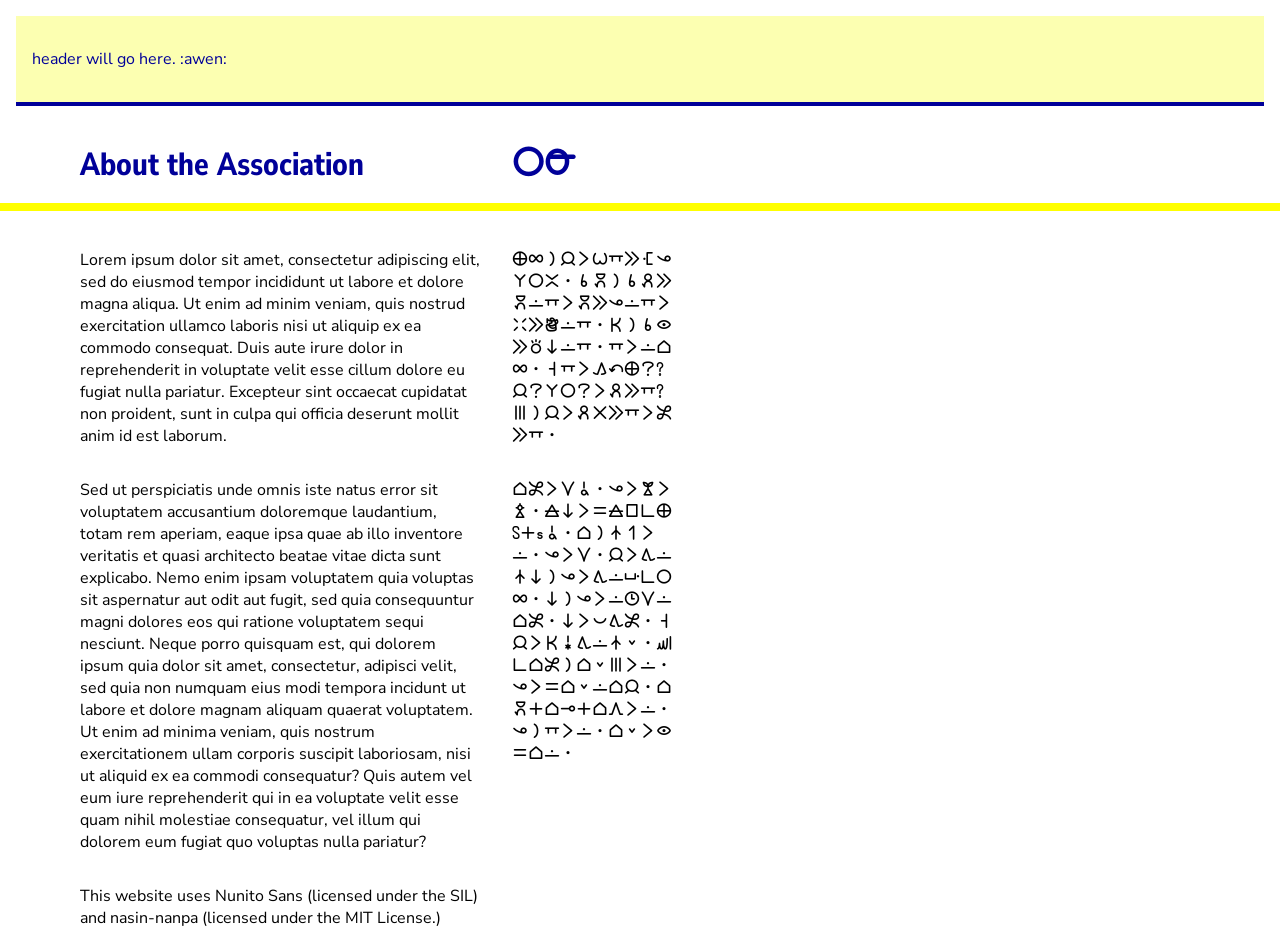
==== index.html @ 005e23a1 "added logo (and favicon)" ====
<!DOCTYPE html>
<html>
    <head>
        <meta charset="UTF-8" name="viewport" content="width=device-width, initial-scale=1">
        <link href="style.css" rel="stylesheet" type="text/css" media="all">
        <link rel="icon" type="image/x-icon" href="sitelen/logo.svg">
        <script src="https://ajax.googleapis.com/ajax/libs/jquery/3.7.1/jquery.min.js"></script>
        <link rel="preconnect" href="https://fonts.googleapis.com">
        <link rel="preconnect" href="https://fonts.gstatic.com" crossorigin>
        <link href="https://fonts.googleapis.com/css2?family=Nunito+Sans:ital,opsz,wdth,wght@0,12,75..100,400..800;1,12,100,400..800&display=swap" rel="stylesheet">
        <title>About Us</title><style>
            body{background: white; color: black}
        </style></head>
    <body><header id="top_bar"></header>
    <main>
        <h1><p lang="en">About the Association</p><p lang="tok" class="sp">ijo lawa</p></h1>
        <div class="row">
        <p lang="en">Lorem ipsum dolor sit amet, consectetur adipiscing elit, sed do eiusmod tempor incididunt ut labore et dolore magna aliqua. Ut enim ad minim veniam, quis nostrud exercitation ullamco laboris nisi ut aliquip ex ea commodo consequat. Duis aute irure dolor in reprehenderit in voluptate velit esse cillum dolore eu fugiat nulla pariatur. Excepteur sint occaecat cupidatat non proident, sunt in culpa qui officia deserunt mollit anim id est laborum.</p>
        <p lang="tok" class="sp">ma ale la jan li wile supa e monsi ona anu ijo ante. sina moku la sina pali e moku lon supa li moku e ona lon supa li weka e jaki lon supa. ken la sina lukin e toki ni lon supa. supa li lon tomo ale. taso supa li kama tan ma seme? jan seme anu ijo seme li pali e supa? mute la jan li pali ala e supa li esun e supa.</p>
        </div>
        <div class="row">
        <p lang="en">Sed ut perspiciatis unde omnis iste natus error sit voluptatem accusantium doloremque laudantium, totam rem aperiam, eaque ipsa quae ab illo inventore veritatis et quasi architecto beatae vitae dicta sunt explicabo. Nemo enim ipsam voluptatem quia voluptas sit aspernatur aut odit aut fugit, sed quia consequuntur magni dolores eos qui ratione voluptatem sequi nesciunt. Neque porro quisquam est, qui dolorem ipsum quia dolor sit amet, consectetur, adipisci velit, sed quia non numquam eius modi tempora incidunt ut labore et dolore magnam aliquam quaerat voluptatem. Ut enim ad minima veniam, quis nostrum exercitationem ullam corporis suscipit laboriosam, nisi ut aliquid ex ea commodi consequatur? Quis autem vel eum iure reprehenderit qui in ea voluptate velit esse quam nihil molestiae consequatur, vel illum qui dolorem eum fugiat quo voluptas nulla pariatur?</p>
        <p lang="tok" class="sp">tomo esun li suli a. ona li laso li jelo. kule ni li sama kule lipu pi ma Sensa. tomo la nasin wan li lon. ona li suli. jan li tawa lon nasin ni la ona li tawa lon poka pi ijo ale. ni la ona li lon tenpo suli lon tomo esun. ni li pona tawa esun. taso jan li ken kin tawa lon nasin lili. sewi pi tomo esun la tomo lili mute li lon. ona li sama tomo lili lon tomo jan. tomo moku en tomo lape en tomo awen li lon. ona la supa li lon. tomo lili li lukin sama tomo lon.</p>
        </div>

    <div class="row"><p>This website uses Nunito Sans (licensed under the SIL) and nasin-nanpa (licensed under the MIT License.)</p></div>
    </main>

    <script>
        $("#top_bar").load("header.html");
    </script>
    </body>
</html>
---- style.css ----
@font-face{
    font-family: "nasin-nanpa";
    src: url("nasin-nanpa-5.0.0-beta.2a.otf") format("opentype")
}

body{margin:0;
    --laso: #000099;
    --jelo: #fcffb1;
    --lupa: #00c4fd;
    font-family: 'Nunito Sans', sans-serif
}

header{margin: 1rem}

h1{display: flex; padding: 0 4rem; border-bottom: solid yellow .5rem;
    font-weight:800; font-variation-settings:"wdth" 75; color: var(--laso)}

div.row{display: flex; padding: 0 4rem;}

h1 p, div.row p{margin: 1rem}

a{color: var(--lupa)}

p:not(.sp){width: 25rem}
p.sp{font-family: "nasin-nanpa", sans-serif;
    width: 10rem; min-width: 10rem
}

<<<<<<< HEAD
@media (width < 580px) {
    h1, div.row{flex-direction: column;
        padding: 0 min(3vw, 4rem)
=======
@media (width < 550px) {
    h1, div{flex-direction: column;
        padding: 0 3vw
>>>>>>> e392061e76b68c47a77bc069e58936e654d43771
    }
}
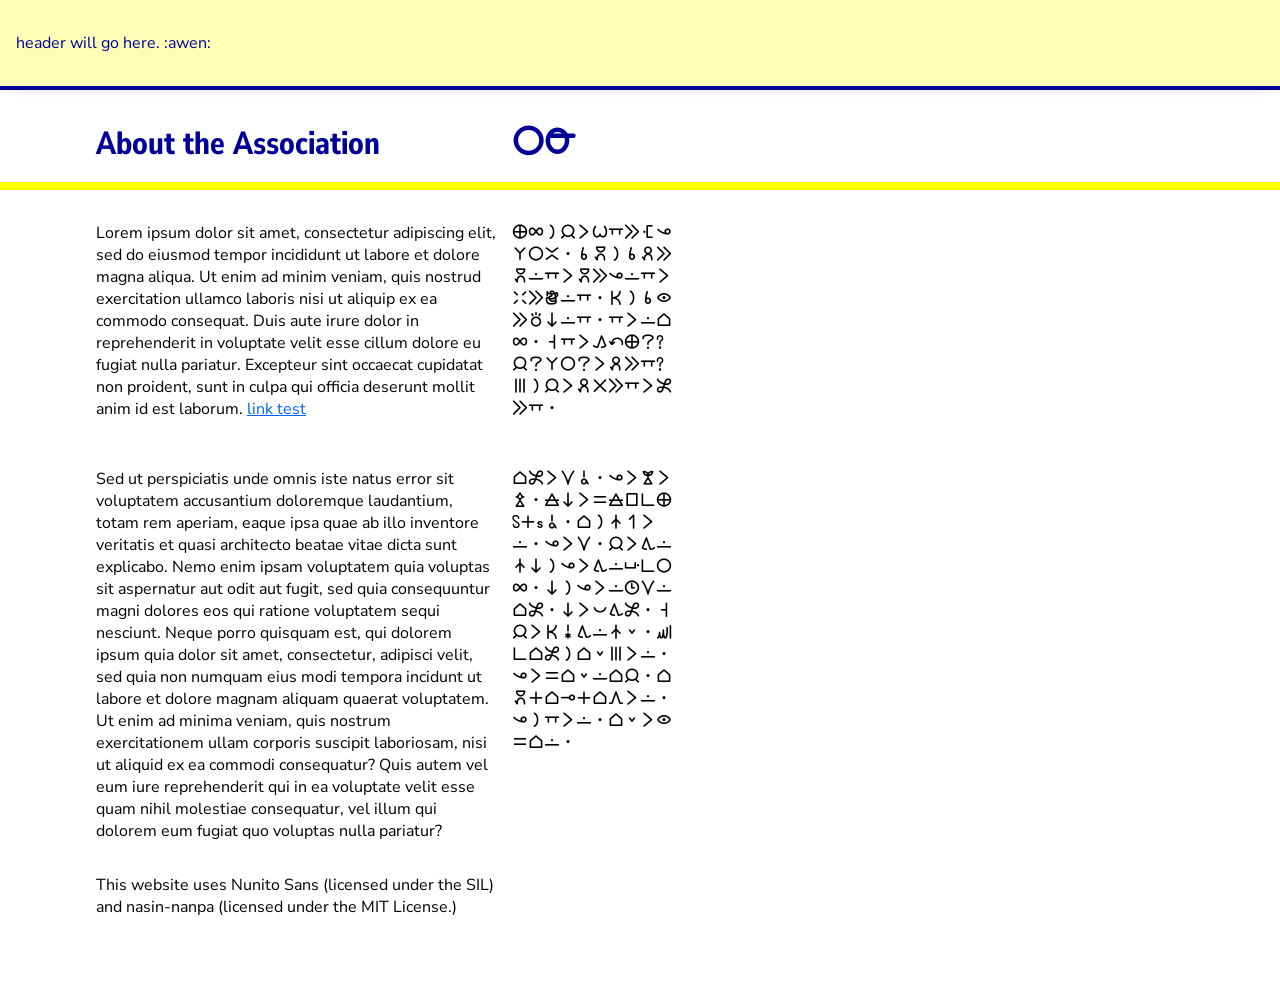
==== commit 630a6616: "actually fixed paragraph order this time" ====
--- a/index.html
+++ b/index.html
@@ -3,7 +3,7 @@
     <head>
         <meta charset="UTF-8" name="viewport" content="width=device-width, initial-scale=1">
         <link href="style.css" rel="stylesheet" type="text/css" media="all">
-        <link rel="icon" type="image/x-icon" href="sitelen/logo.svg">
+        <link rel="icon" type="image/x-icon" href="sitelen/favicon.png">
         <script src="https://ajax.googleapis.com/ajax/libs/jquery/3.7.1/jquery.min.js"></script>
         <link rel="preconnect" href="https://fonts.googleapis.com">
         <link rel="preconnect" href="https://fonts.gstatic.com" crossorigin>
@@ -13,17 +13,15 @@
         </style></head>
     <body><header id="top_bar"></header>
     <main>
-        <h1><p lang="en">About the Association</p><p lang="tok" class="sp">ijo lawa</p></h1>
-        <div class="row">
-        <p lang="en">Lorem ipsum dolor sit amet, consectetur adipiscing elit, sed do eiusmod tempor incididunt ut labore et dolore magna aliqua. Ut enim ad minim veniam, quis nostrud exercitation ullamco laboris nisi ut aliquip ex ea commodo consequat. Duis aute irure dolor in reprehenderit in voluptate velit esse cillum dolore eu fugiat nulla pariatur. Excepteur sint occaecat cupidatat non proident, sunt in culpa qui officia deserunt mollit anim id est laborum.</p>
+        <h1 class="split"><p lang="en">About the Association</p><p lang="tok" class="sp">ijo lawa</p></h1>
+        <section class="split">
+        <p lang="en">Lorem ipsum dolor sit amet, consectetur adipiscing elit, sed do eiusmod tempor incididunt ut labore et dolore magna aliqua. Ut enim ad minim veniam, quis nostrud exercitation ullamco laboris nisi ut aliquip ex ea commodo consequat. Duis aute irure dolor in reprehenderit in voluptate velit esse cillum dolore eu fugiat nulla pariatur. Excepteur sint occaecat cupidatat non proident, sunt in culpa qui officia deserunt mollit anim id est laborum. <a href="https://www.youtube.com/watch?v=iik25wqIuFo">link test</a></p>
+        <p lang="en">Sed ut perspiciatis unde omnis iste natus error sit voluptatem accusantium doloremque laudantium, totam rem aperiam, eaque ipsa quae ab illo inventore veritatis et quasi architecto beatae vitae dicta sunt explicabo. Nemo enim ipsam voluptatem quia voluptas sit aspernatur aut odit aut fugit, sed quia consequuntur magni dolores eos qui ratione voluptatem sequi nesciunt. Neque porro quisquam est, qui dolorem ipsum quia dolor sit amet, consectetur, adipisci velit, sed quia non numquam eius modi tempora incidunt ut labore et dolore magnam aliquam quaerat voluptatem. Ut enim ad minima veniam, quis nostrum exercitationem ullam corporis suscipit laboriosam, nisi ut aliquid ex ea commodi consequatur? Quis autem vel eum iure reprehenderit qui in ea voluptate velit esse quam nihil molestiae consequatur, vel illum qui dolorem eum fugiat quo voluptas nulla pariatur?</p>
         <p lang="tok" class="sp">ma ale la jan li wile supa e monsi ona anu ijo ante. sina moku la sina pali e moku lon supa li moku e ona lon supa li weka e jaki lon supa. ken la sina lukin e toki ni lon supa. supa li lon tomo ale. taso supa li kama tan ma seme? jan seme anu ijo seme li pali e supa? mute la jan li pali ala e supa li esun e supa.</p>
-        </div>
-        <div class="row">
-        <p lang="en">Sed ut perspiciatis unde omnis iste natus error sit voluptatem accusantium doloremque laudantium, totam rem aperiam, eaque ipsa quae ab illo inventore veritatis et quasi architecto beatae vitae dicta sunt explicabo. Nemo enim ipsam voluptatem quia voluptas sit aspernatur aut odit aut fugit, sed quia consequuntur magni dolores eos qui ratione voluptatem sequi nesciunt. Neque porro quisquam est, qui dolorem ipsum quia dolor sit amet, consectetur, adipisci velit, sed quia non numquam eius modi tempora incidunt ut labore et dolore magnam aliquam quaerat voluptatem. Ut enim ad minima veniam, quis nostrum exercitationem ullam corporis suscipit laboriosam, nisi ut aliquid ex ea commodi consequatur? Quis autem vel eum iure reprehenderit qui in ea voluptate velit esse quam nihil molestiae consequatur, vel illum qui dolorem eum fugiat quo voluptas nulla pariatur?</p>
         <p lang="tok" class="sp">tomo esun li suli a. ona li laso li jelo. kule ni li sama kule lipu pi ma Sensa. tomo la nasin wan li lon. ona li suli. jan li tawa lon nasin ni la ona li tawa lon poka pi ijo ale. ni la ona li lon tenpo suli lon tomo esun. ni li pona tawa esun. taso jan li ken kin tawa lon nasin lili. sewi pi tomo esun la tomo lili mute li lon. ona li sama tomo lili lon tomo jan. tomo moku en tomo lape en tomo awen li lon. ona la supa li lon. tomo lili li lukin sama tomo lon.</p>
-        </div>
+        </section>
 
-    <div class="row"><p>This website uses Nunito Sans (licensed under the SIL) and nasin-nanpa (licensed under the MIT License.)</p></div>
+    <section class="split"><p lang="en">This website uses Nunito Sans (licensed under the SIL) and nasin-nanpa (licensed under the MIT License.)</p></section>
     </main>
 
     <script>
--- a/style.css
+++ b/style.css
@@ -6,34 +6,40 @@
 body{margin:0;
     --laso: #000099;
     --jelo: #fcffb1;
-    --lupa: #00c4fd;
+    --lupa: #0063fd;
     font-family: 'Nunito Sans', sans-serif
 }
 
-header{margin: 1rem}
+main{margin-bottom: 4rem}
 
-h1{display: flex; padding: 0 4rem; border-bottom: solid yellow .5rem;
+h1{margin-block: 1rem; border-bottom: solid yellow .5rem;
     font-weight:800; font-variation-settings:"wdth" 75; color: var(--laso)}
 
-div.row{display: flex; padding: 0 4rem;}
+.split{display: grid; grid-template-columns:2rem minmax(0, 25rem) 1rem minmax(0, 10rem) 2rem;
+    grid-auto-flow: dense; gap: 1rem 0; padding: 0 4rem
+}
 
-h1 p, div.row p{margin: 1rem}
+.split > *{margin: 1rem 0}
 
-a{color: var(--lupa)}
+.split > [lang="en"]{grid-column: 2; max-width: 25rem}
 
-p:not(.sp){width: 25rem}
-p.sp{font-family: "nasin-nanpa", sans-serif;
+.split > .sp{grid-column: 4;
+    font-family: "nasin-nanpa", sans-serif;
     width: 10rem; min-width: 10rem
 }
 
-<<<<<<< HEAD
+a{color: var(--lupa)}
+a:hover{color: var(--laso)}
+
+@media (width < 750px) {
+    .split{padding: 0 3vw}}
+
 @media (width < 580px) {
-    h1, div.row{flex-direction: column;
-        padding: 0 min(3vw, 4rem)
-=======
-@media (width < 550px) {
-    h1, div{flex-direction: column;
-        padding: 0 3vw
->>>>>>> e392061e76b68c47a77bc069e58936e654d43771
+    .split {grid-template-columns: 2rem 1fr; padding-inline: 1rem; gap: 0;
     }
+    .split > :not(.numbering){grid-column: 2}
+    .split > [lang="en"]{width: unset; max-width: 25rem}
+    h1.split > [lang="en"]{margin-bottom:0}
+    .split > .sp{margin-top:0}
+    section.split > [lang="en"]{margin-bottom:.5rem}
 }
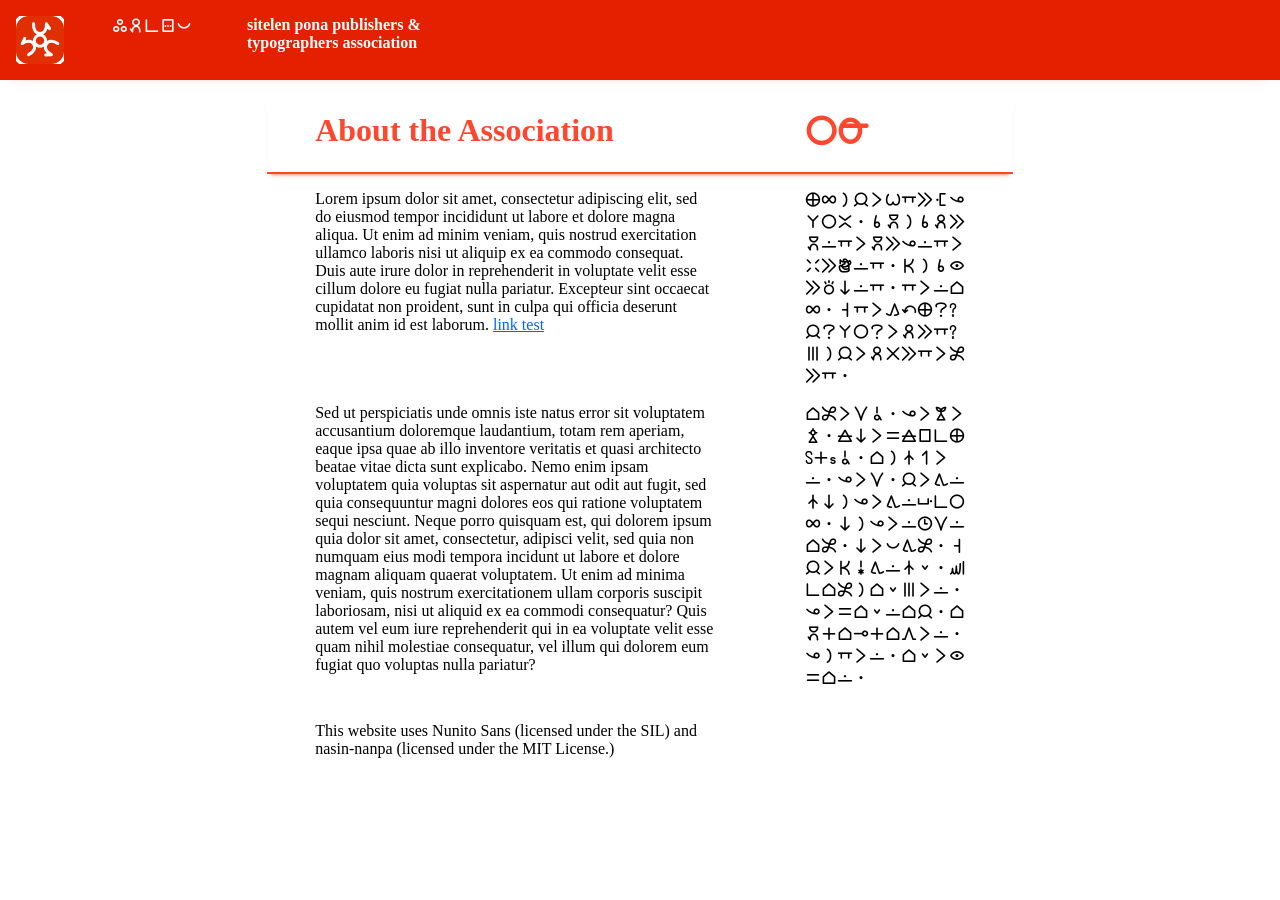
==== commit f1aad0c6: "changed color scheme!" ====
--- a/index.html
+++ b/index.html
@@ -8,16 +8,20 @@
         <link rel="preconnect" href="https://fonts.googleapis.com">
         <link rel="preconnect" href="https://fonts.gstatic.com" crossorigin>
         <link href="https://fonts.googleapis.com/css2?family=Nunito+Sans:ital,opsz,wdth,wght@0,12,75..100,400..800;1,12,100,400..800&display=swap" rel="stylesheet">
-        <title>About Us</title><style>
-            body{background: white; color: black}
-        </style></head>
+        <title>About Us</title></head>
     <body><header id="top_bar"></header>
     <main>
         <h1 class="split"><p lang="en">About the Association</p><p lang="tok" class="sp">ijo lawa</p></h1>
         <section class="split">
+
+        <p class="numbering">[1]</p>
         <p lang="en">Lorem ipsum dolor sit amet, consectetur adipiscing elit, sed do eiusmod tempor incididunt ut labore et dolore magna aliqua. Ut enim ad minim veniam, quis nostrud exercitation ullamco laboris nisi ut aliquip ex ea commodo consequat. Duis aute irure dolor in reprehenderit in voluptate velit esse cillum dolore eu fugiat nulla pariatur. Excepteur sint occaecat cupidatat non proident, sunt in culpa qui officia deserunt mollit anim id est laborum. <a href="https://www.youtube.com/watch?v=iik25wqIuFo">link test</a></p>
+        <p class="numbering">[2]</p>
         <p lang="en">Sed ut perspiciatis unde omnis iste natus error sit voluptatem accusantium doloremque laudantium, totam rem aperiam, eaque ipsa quae ab illo inventore veritatis et quasi architecto beatae vitae dicta sunt explicabo. Nemo enim ipsam voluptatem quia voluptas sit aspernatur aut odit aut fugit, sed quia consequuntur magni dolores eos qui ratione voluptatem sequi nesciunt. Neque porro quisquam est, qui dolorem ipsum quia dolor sit amet, consectetur, adipisci velit, sed quia non numquam eius modi tempora incidunt ut labore et dolore magnam aliquam quaerat voluptatem. Ut enim ad minima veniam, quis nostrum exercitationem ullam corporis suscipit laboriosam, nisi ut aliquid ex ea commodi consequatur? Quis autem vel eum iure reprehenderit qui in ea voluptate velit esse quam nihil molestiae consequatur, vel illum qui dolorem eum fugiat quo voluptas nulla pariatur?</p>
+
+        <p class="numbering">[1]</p>
         <p lang="tok" class="sp">ma ale la jan li wile supa e monsi ona anu ijo ante. sina moku la sina pali e moku lon supa li moku e ona lon supa li weka e jaki lon supa. ken la sina lukin e toki ni lon supa. supa li lon tomo ale. taso supa li kama tan ma seme? jan seme anu ijo seme li pali e supa? mute la jan li pali ala e supa li esun e supa.</p>
+        <p class="numbering">[2]</p>
         <p lang="tok" class="sp">tomo esun li suli a. ona li laso li jelo. kule ni li sama kule lipu pi ma Sensa. tomo la nasin wan li lon. ona li suli. jan li tawa lon nasin ni la ona li tawa lon poka pi ijo ale. ni la ona li lon tenpo suli lon tomo esun. ni li pona tawa esun. taso jan li ken kin tawa lon nasin lili. sewi pi tomo esun la tomo lili mute li lon. ona li sama tomo lili lon tomo jan. tomo moku en tomo lape en tomo awen li lon. ona la supa li lon. tomo lili li lukin sama tomo lon.</p>
         </section>
 
--- a/style.css
+++ b/style.css
@@ -4,42 +4,50 @@
 }
 
 body{margin:0;
-    --laso: #000099;
-    --jelo: #fcffb1;
+    --loje-7: #e42001;
+    --loje-6: #fe472e;
     --lupa: #0063fd;
+    background-color: white; color: black
     font-family: 'Nunito Sans', sans-serif
 }
 
 main{margin-bottom: 4rem}
 
-h1{margin-block: 1rem; border-bottom: solid yellow .5rem;
-    font-weight:800; font-variation-settings:"wdth" 75; color: var(--laso)}
-
-.split{display: grid; grid-template-columns:2rem minmax(0, 25rem) 1rem minmax(0, 10rem) 2rem;
-    grid-auto-flow: dense; gap: 1rem 0; padding: 0 4rem
+h1{margin-block: 1rem; border-bottom: solid var(--loje-6) 2px;
+    font-weight:800; font-variation-settings:"wdth" 150; color: var(--loje-6);
+    box-shadow: var(--loje-6) 0 4px 4px -4px
 }
 
-.split > *{margin: 1rem 0}
+.split{display: grid; grid-template-columns:2rem minmax(0, 25rem) minmax(1rem, 7vw) minmax(0, 10rem) 2rem;
+    grid-auto-flow: dense; gap: 1rem 0; padding: 0 1rem; width: fit-content; margin-right: auto; margin-left: auto;
+}
+section.split{margin-bottom: 2rem}
+
+section.split > p{margin: 0}
+h1.split > p {margin: 1rem 0}
 
 .split > [lang="en"]{grid-column: 2; max-width: 25rem}
 
-.split > .sp{grid-column: 4;
+.sp{grid-column: 4;
     font-family: "nasin-nanpa", sans-serif;
     width: 10rem; min-width: 10rem
 }
 
+.numbering{display:none}
+
 a{color: var(--lupa)}
-a:hover{color: var(--laso)}
 
 @media (width < 750px) {
     .split{padding: 0 3vw}}
 
 @media (width < 580px) {
-    .split {grid-template-columns: 2rem 1fr; padding-inline: 1rem; gap: 0;
+    .split {grid-template-columns: 2rem 1fr; padding-inline: 1rem; gap: 1rem 0;
     }
+    .numbering{display:inline; font-size: 12px; font-weight: 700; grid-column: 1}
     .split > :not(.numbering){grid-column: 2}
     .split > [lang="en"]{width: unset; max-width: 25rem}
+    h1.split{gap: 0}
     h1.split > [lang="en"]{margin-bottom:0}
-    .split > .sp{margin-top:0}
-    section.split > [lang="en"]{margin-bottom:.5rem}
+    h1.split > .sp{margin-top:0}
+    section.split > p{margin-bottom:0}
 }
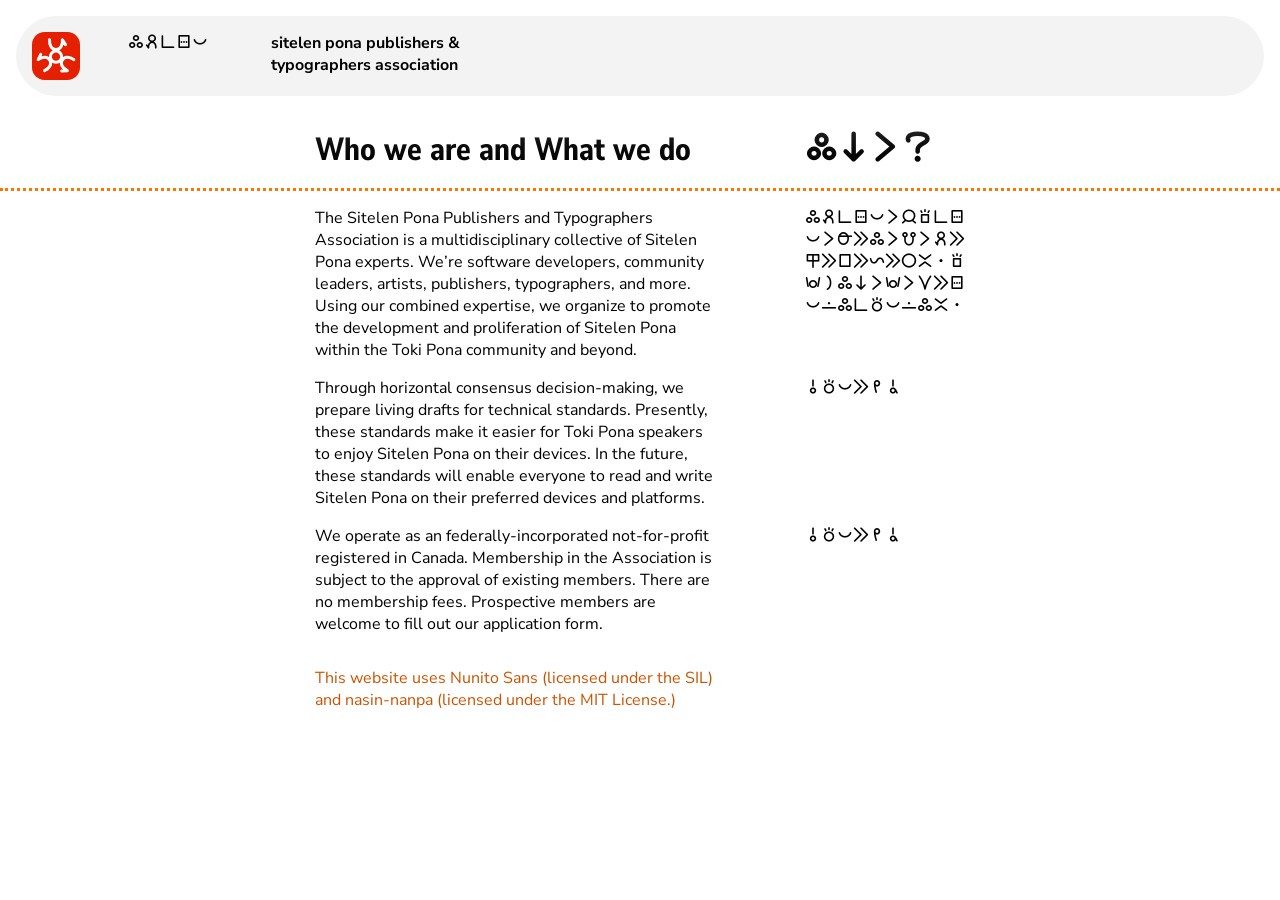
==== commit da6c0ddf: "added placeholder sp" ====
--- a/index.html
+++ b/index.html
@@ -11,21 +11,25 @@
         <title>About Us</title></head>
     <body><header id="top_bar"></header>
     <main>
-        <h1 class="split"><p lang="en">About the Association</p><p lang="tok" class="sp">ijo lawa</p></h1>
+        <h1 class="split"><p lang="en">Who we are and What we do</p><p lang="tok" class="sp">kulupu ni li seme</p></h1>
         <section class="split">
 
         <p class="numbering">[1]</p>
-        <p lang="en">Lorem ipsum dolor sit amet, consectetur adipiscing elit, sed do eiusmod tempor incididunt ut labore et dolore magna aliqua. Ut enim ad minim veniam, quis nostrud exercitation ullamco laboris nisi ut aliquip ex ea commodo consequat. Duis aute irure dolor in reprehenderit in voluptate velit esse cillum dolore eu fugiat nulla pariatur. Excepteur sint occaecat cupidatat non proident, sunt in culpa qui officia deserunt mollit anim id est laborum. <a href="https://www.youtube.com/watch?v=iik25wqIuFo">link test</a></p>
+        <p lang="en"> The Sitelen Pona Publishers and Typographers Association is a multidisciplinary collective of Sitelen Pona experts. We’re software developers, community leaders, artists, publishers, typographers, and more. Using our combined expertise, we organize to promote the development and proliferation of Sitelen Pona within the Toki Pona community and beyond.</p>
         <p class="numbering">[2]</p>
-        <p lang="en">Sed ut perspiciatis unde omnis iste natus error sit voluptatem accusantium doloremque laudantium, totam rem aperiam, eaque ipsa quae ab illo inventore veritatis et quasi architecto beatae vitae dicta sunt explicabo. Nemo enim ipsam voluptatem quia voluptas sit aspernatur aut odit aut fugit, sed quia consequuntur magni dolores eos qui ratione voluptatem sequi nesciunt. Neque porro quisquam est, qui dolorem ipsum quia dolor sit amet, consectetur, adipisci velit, sed quia non numquam eius modi tempora incidunt ut labore et dolore magnam aliquam quaerat voluptatem. Ut enim ad minima veniam, quis nostrum exercitationem ullam corporis suscipit laboriosam, nisi ut aliquid ex ea commodi consequatur? Quis autem vel eum iure reprehenderit qui in ea voluptate velit esse quam nihil molestiae consequatur, vel illum qui dolorem eum fugiat quo voluptas nulla pariatur?</p>
+        <p lang="en">Through horizontal consensus decision-making, we prepare living drafts for technical standards. Presently, these standards make it easier for Toki Pona speakers to enjoy Sitelen Pona on their devices. In the future, these standards will enable everyone to read and write Sitelen Pona on their preferred devices and platforms.</p>
+        <p class="numbering">[3]</p>
+        <p lang="en"> We operate as an federally-incorporated not-for-profit registered in Canada. Membership in the Association is subject to the approval of existing members. There are no membership fees. Prospective members are welcome to fill out our application form. </p>
 
         <p class="numbering">[1]</p>
-        <p lang="tok" class="sp">ma ale la jan li wile supa e monsi ona anu ijo ante. sina moku la sina pali e moku lon supa li moku e ona lon supa li weka e jaki lon supa. ken la sina lukin e toki ni lon supa. supa li lon tomo ale. taso supa li kama tan ma seme? jan seme anu ijo seme li pali e supa? mute la jan li pali ala e supa li esun e supa.</p>
+        <p lang="tok" class="sp">kulupu pali pi sitelen pona li jan sona pi sitelen pona li lawa e kulupu li musi li pali e ilo e lipu e linja e ijo ante. sona wawa la kulupu ni li wawa li suli e sitelen pona lon kulupu pi toki pona lon kulupu ante.</p>
         <p class="numbering">[2]</p>
-        <p lang="tok" class="sp">tomo esun li suli a. ona li laso li jelo. kule ni li sama kule lipu pi ma Sensa. tomo la nasin wan li lon. ona li suli. jan li tawa lon nasin ni la ona li tawa lon poka pi ijo ale. ni la ona li lon tenpo suli lon tomo esun. ni li pona tawa esun. taso jan li ken kin tawa lon nasin lili. sewi pi tomo esun la tomo lili mute li lon. ona li sama tomo lili lon tomo jan. tomo moku en tomo lape en tomo awen li lon. ona la supa li lon. tomo lili li lukin sama tomo lon.</p>
+        <p lang="tok" class="sp">o toki pona e mi a</p>
+        <p class="numbering">[3]</p>
+        <p lang="tok" class="sp">o toki pona e mi a</p>
         </section>
 
-    <section class="split"><p lang="en">This website uses Nunito Sans (licensed under the SIL) and nasin-nanpa (licensed under the MIT License.)</p></section>
+    <section class="split"><p lang="en" style="color:var(--jelo-7)">This website uses Nunito Sans (licensed under the SIL) and nasin-nanpa (licensed under the MIT License.)</p></section>
     </main>
 
     <script>
--- a/style.css
+++ b/style.css
@@ -4,22 +4,23 @@
 }
 
 body{margin:0;
-    --loje-7: #e42001;
-    --loje-6: #fe472e;
+    --jelo-7: #cb5300;
+    --jelo-5: #ff7400;
     --lupa: #0063fd;
-    background-color: white; color: black
+    background-color: white; color: black;
     font-family: 'Nunito Sans', sans-serif
 }
 
+::selection{background-color: var(--jelo-5); color: white}
+
 main{margin-bottom: 4rem}
 
-h1{margin-block: 1rem; border-bottom: solid var(--loje-6) 2px;
-    font-weight:800; font-variation-settings:"wdth" 150; color: var(--loje-6);
-    box-shadow: var(--loje-6) 0 4px 4px -4px
+h1{margin-block: 1rem; border-bottom: dotted var(--jelo-5) 3px;
+    font-weight:800; font-variation-settings:"wdth" 75;
 }
 
-.split{display: grid; grid-template-columns:2rem minmax(0, 25rem) minmax(1rem, 7vw) minmax(0, 10rem) 2rem;
-    grid-auto-flow: dense; gap: 1rem 0; padding: 0 1rem; width: fit-content; margin-right: auto; margin-left: auto;
+.split{display: grid; grid-template-columns:auto minmax(0, 25rem) minmax(1rem, 7vw) minmax(0, 10rem) auto;
+    grid-auto-flow: dense; gap: 1rem 0; padding: 0 1rem;
 }
 section.split{margin-bottom: 2rem}
 
@@ -37,8 +38,8 @@
 
 a{color: var(--lupa)}
 
-@media (width < 750px) {
-    .split{padding: 0 3vw}}
+@media (width < 800px) {
+    .split{padding: 0 6vw}}
 
 @media (width < 580px) {
     .split {grid-template-columns: 2rem 1fr; padding-inline: 1rem; gap: 1rem 0;
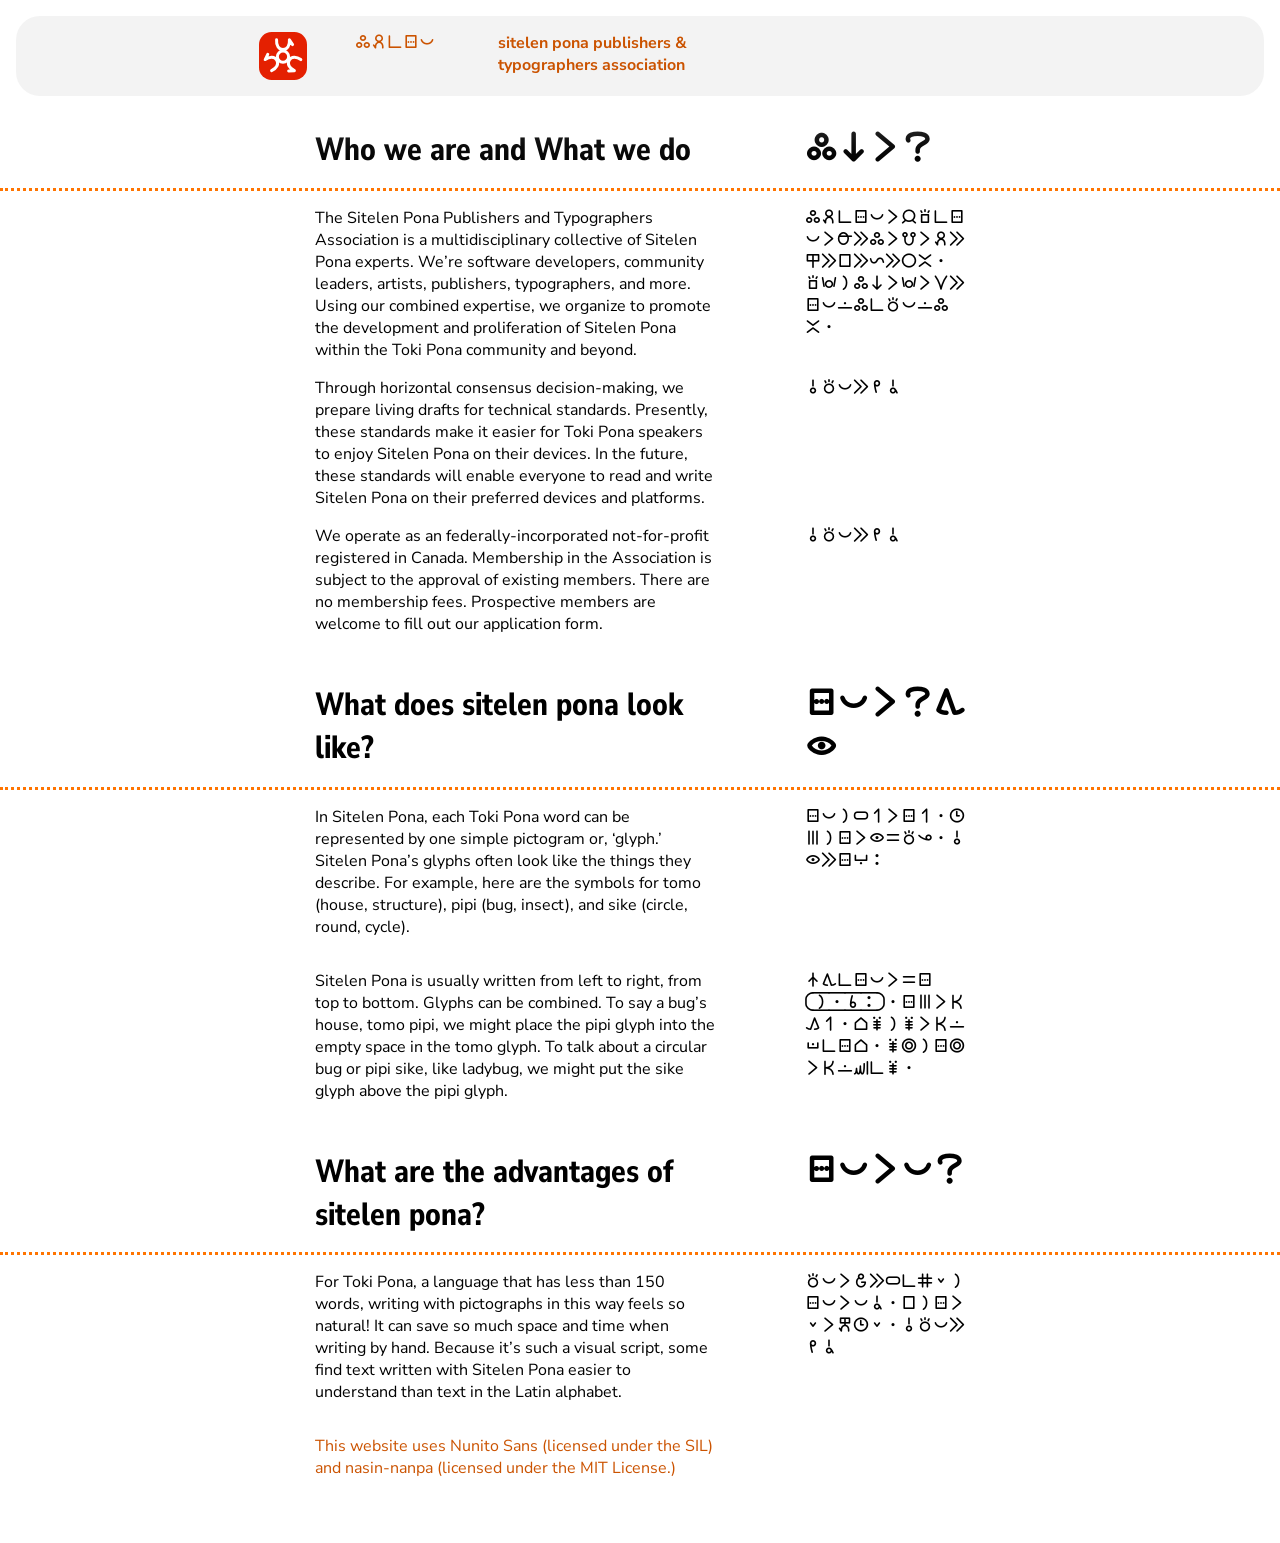
==== commit db9d58d9: "added more text" ====
--- a/index.html
+++ b/index.html
@@ -11,6 +11,7 @@
         <title>About Us</title></head>
     <body><header id="top_bar"></header>
     <main>
+
         <h1 class="split"><p lang="en">Who we are and What we do</p><p lang="tok" class="sp">kulupu ni li seme</p></h1>
         <section class="split">
 
@@ -22,11 +23,39 @@
         <p lang="en"> We operate as an federally-incorporated not-for-profit registered in Canada. Membership in the Association is subject to the approval of existing members. There are no membership fees. Prospective members are welcome to fill out our application form. </p>
 
         <p class="numbering">[1]</p>
-        <p lang="tok" class="sp">kulupu pali pi sitelen pona li jan sona pi sitelen pona li lawa e kulupu li musi li pali e ilo e lipu e linja e ijo ante. sona wawa la kulupu ni li wawa li suli e sitelen pona lon kulupu pi toki pona lon kulupu ante.</p>
+        <p lang="tok" class="sp">kulupu pali pi sitelen pona li jan sona pi sitelen pona li lawa e kulupu li musi li pali e ilo e lipu e linja e ijo ante.<br>sona wawa la kulupu ni li wawa li suli e sitelen pona lon kulupu pi toki pona lon kulupu ante.</p>
         <p class="numbering">[2]</p>
         <p lang="tok" class="sp">o toki pona e mi a</p>
         <p class="numbering">[3]</p>
         <p lang="tok" class="sp">o toki pona e mi a</p>
+
+        </section>
+
+        <h1 class="split"><p lang="en">What does sitelen pona look like?</p><p lang="tok" class="sp">sitelen pona li seme tawa lukin</p></h1>
+        <section class="split">
+
+        <p lang="en"> In Sitelen Pona, each Toki Pona word can be represented by one simple pictogram or, ‘glyph.’ Sitelen Pona’s glyphs often look like the things they describe. For example, here are the symbols for tomo (house, structure), pipi (bug, insect), and sike (circle, round, cycle). </p>
+
+        <p lang="tok" class="sp">sitelen pona la nimi wan li sitelen wan. tenpo mute la sitelen li lukin sama toki ona. o lukin e sitelen anpa:</p>
+
+        </section>
+
+
+        <section class="split">
+
+        <p lang="en">Sitelen Pona is usually written from left to right, from top to bottom. Glyphs can be combined. To say a bug’s house, tomo pipi, we might place the pipi glyph into the empty space in the tomo glyph. To talk about a circular bug or pipi sike, like ladybug, we might put the sike glyph above the pipi glyph. </p>
+
+        <p lang="tok" class="sp">nasin tawa pi sitelen pona li sama sitelen [la.sina:]. sitelen mute li ken kama wan. tomo pipi la pipi li ken lon insa pi sitelen tomo. pipi sike la sitelen sike li ken lon sewi pi pipi.</p>
+
+        </section>
+
+        <h1 class="split"><p lang="en">What are the advantages of sitelen pona?</p><p lang="tok" class="sp">sitelen pona li pona seme</p></h1>
+        <section class="split">
+
+        <p lang="en">For Toki Pona, a language that has less than 150 words, writing with pictographs in this way feels so natural! It can save so much space and time when writing by hand. Because it’s such a visual script, some find text written with Sitelen Pona easier to understand than text in the Latin alphabet. </p>
+
+        <p lang="tok" class="sp">toki pona li jo e nimi pi nanpa lili la sitelen pona li pona a. lipu la sitelen li lili li kepeken tenpo lili. o toki pona e mi a</p>
+
         </section>
 
     <section class="split"><p lang="en" style="color:var(--jelo-7)">This website uses Nunito Sans (licensed under the SIL) and nasin-nanpa (licensed under the MIT License.)</p></section>
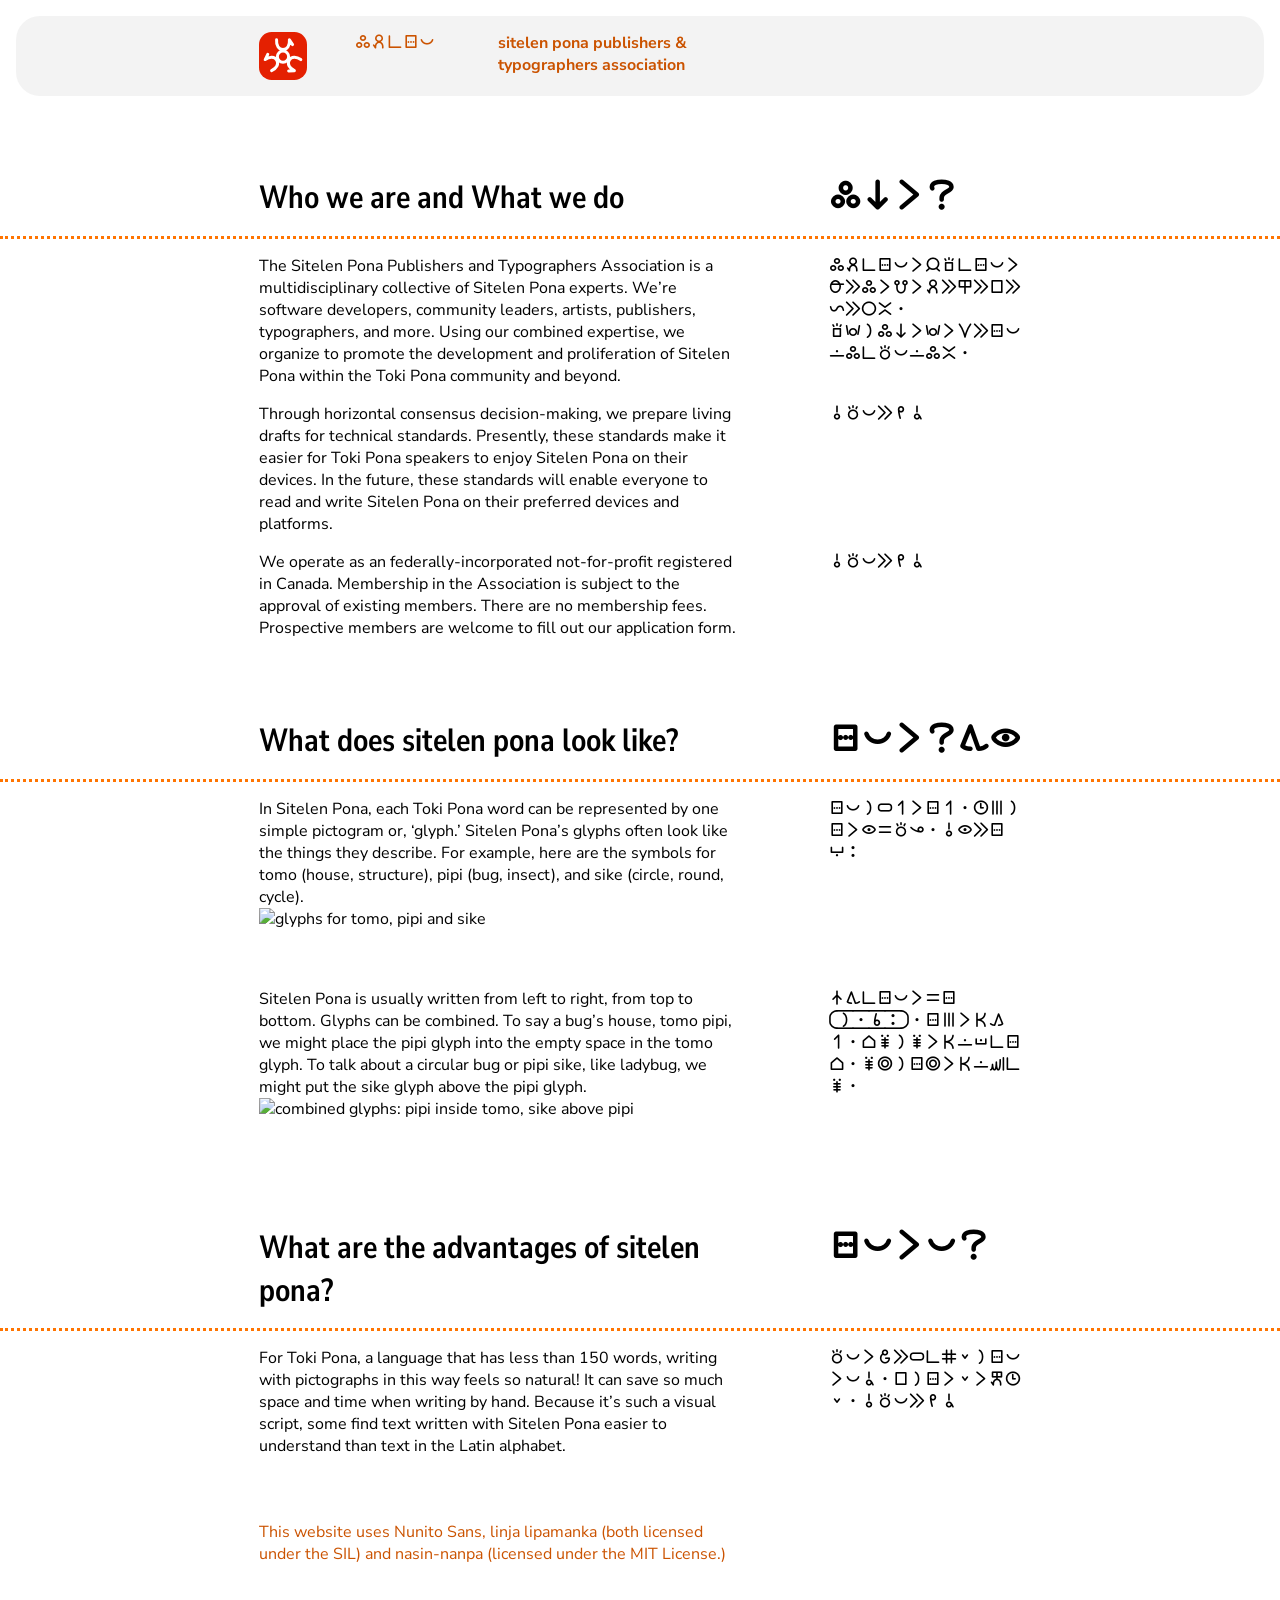
==== commit cea4d425: "fixed image spacing" ====
--- a/index.html
+++ b/index.html
@@ -40,6 +40,7 @@
 
         </section>
 
+        <img alt="glyphs for tomo, pipi and sike" src="sitelen/tomo-pipi-sike.svg">
 
         <section class="split">
 
@@ -47,7 +48,10 @@
 
         <p lang="tok" class="sp">nasin tawa pi sitelen pona li sama sitelen [la.sina:]. sitelen mute li ken kama wan. tomo pipi la pipi li ken lon insa pi sitelen tomo. pipi sike la sitelen sike li ken lon sewi pi pipi.</p>
 
+
         </section>
+
+        <img alt="combined glyphs: pipi inside tomo, sike above pipi" src="sitelen/tomopipi-pipisike.svg">
 
         <h1 class="split"><p lang="en">What are the advantages of sitelen pona?</p><p lang="tok" class="sp">sitelen pona li pona seme</p></h1>
         <section class="split">
@@ -58,7 +62,7 @@
 
         </section>
 
-    <section class="split"><p lang="en" style="color:var(--jelo-7)">This website uses Nunito Sans (licensed under the SIL) and nasin-nanpa (licensed under the MIT License.)</p></section>
+    <section class="split"><p lang="en" style="color:var(--jelo-7); margin-top: 4rem">This website uses Nunito Sans, linja lipamanka (both licensed under the SIL) and nasin-nanpa (licensed under the MIT License.)</p></section>
     </main>
 
     <script>
--- a/style.css
+++ b/style.css
@@ -15,28 +15,28 @@
 
 main{margin-bottom: 4rem}
 
-h1{margin-block: 1rem; border-bottom: dotted var(--jelo-5) 3px;
-    font-weight:800; font-variation-settings:"wdth" 75;
+h1{margin: 4rem 0 1rem; border-bottom: dotted var(--jelo-5) 3px;
+    font-variation-settings:"wdth" 75;
 }
 
-.split{display: grid; grid-template-columns:auto minmax(0, 25rem) minmax(1rem, 7vw) minmax(0, 10rem) auto;
+.split{display: grid; grid-template-columns:auto minmax(0, 30rem) minmax(1rem, 7vw) minmax(0, 12rem) auto;
     grid-auto-flow: dense; gap: 1rem 0; padding: 0 1rem;
 }
-section.split{margin-bottom: 2rem}
-
 section.split > p{margin: 0}
 h1.split > p {margin: 1rem 0}
 
-.split > [lang="en"]{grid-column: 2; max-width: 25rem}
+.split > [lang="en"]{grid-column: 2; max-width: 30rem}
 
 .sp{grid-column: 4;
     font-family: "nasin-nanpa", sans-serif;
-    width: 10rem; min-width: 10rem
+    width: 12rem; min-width: 12rem
 }
 
 .numbering{display:none}
 
 a{color: var(--lupa)}
+
+main img{width: 100%; max-width: calc(42rem + 7vw); margin: 0 auto 2rem; display: block}
 
 @media (width < 800px) {
     .split{padding: 0 6vw}}
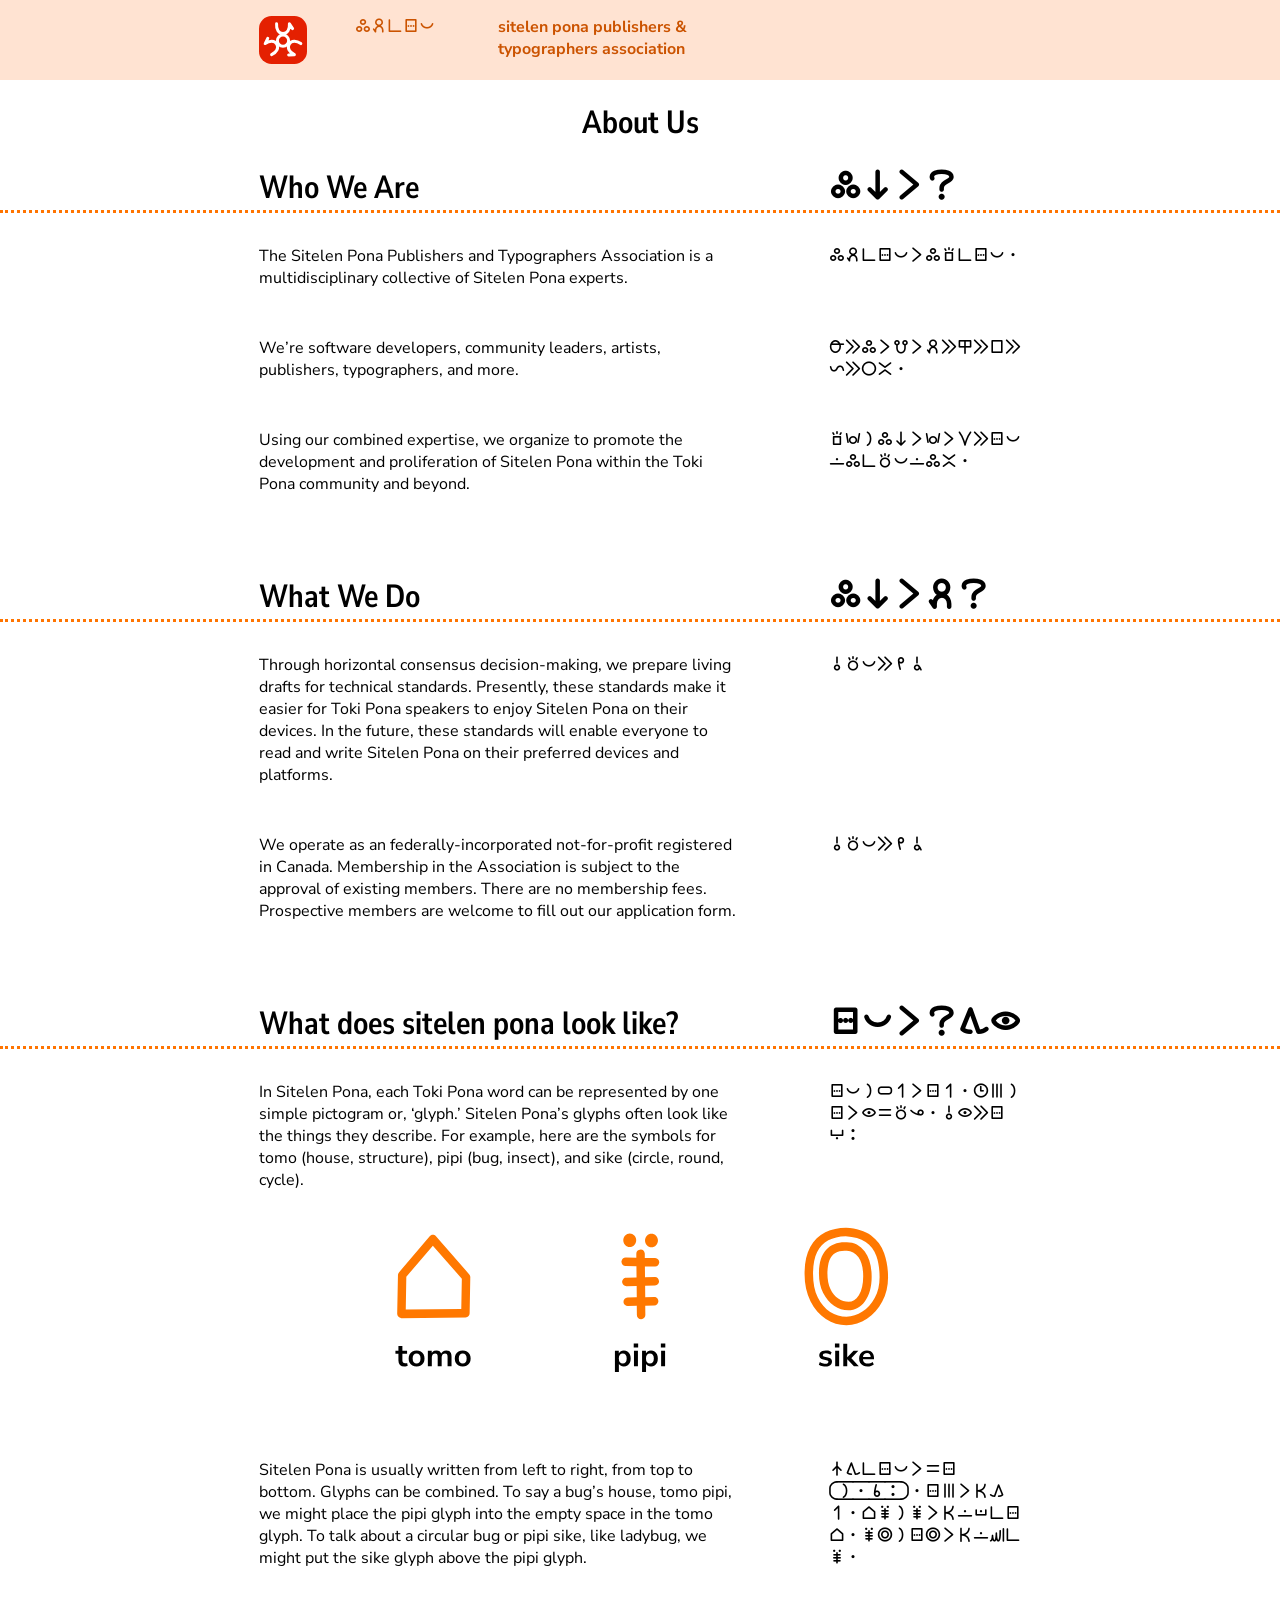
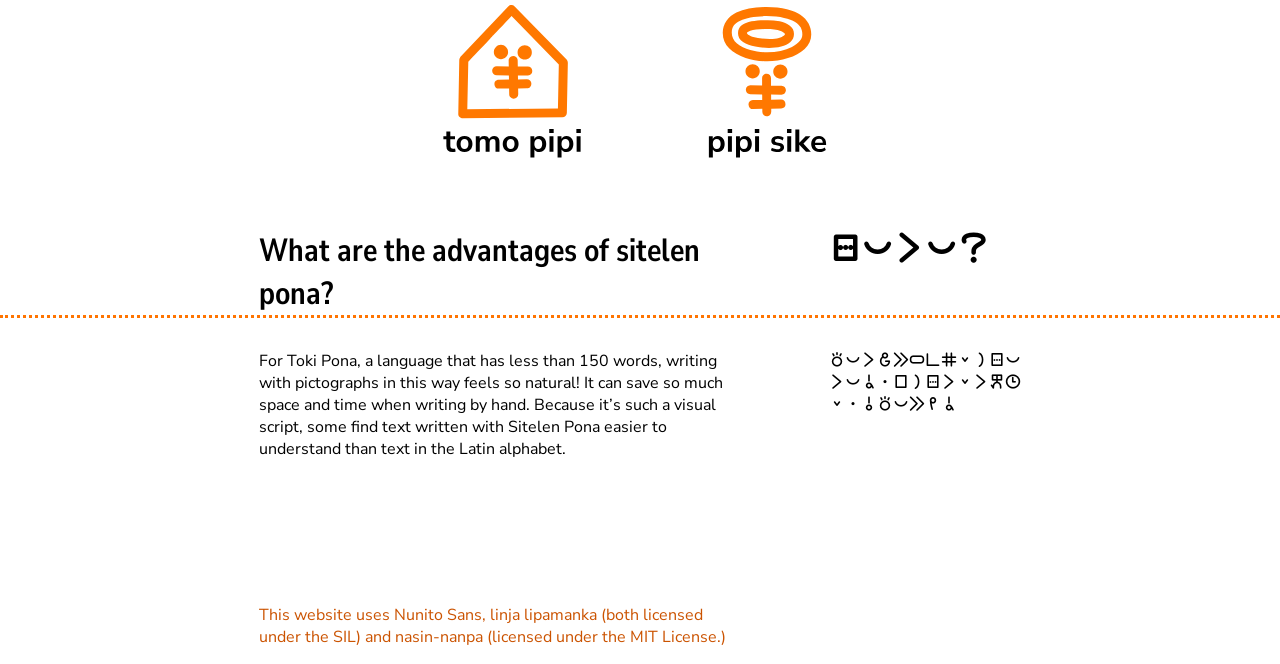
==== commit 0bf9e4fc: "numbering system converted to css only, headings downgraded from h1 to h2, section headings split ch" ====
--- a/index.html
+++ b/index.html
@@ -1,42 +1,68 @@
 <!DOCTYPE html>
 <html>
-    <head>
-        <meta charset="UTF-8" name="viewport" content="width=device-width, initial-scale=1">
-        <link href="style.css" rel="stylesheet" type="text/css" media="all">
-        <link rel="icon" type="image/x-icon" href="sitelen/favicon.png">
-        <script src="https://ajax.googleapis.com/ajax/libs/jquery/3.7.1/jquery.min.js"></script>
-        <link rel="preconnect" href="https://fonts.googleapis.com">
-        <link rel="preconnect" href="https://fonts.gstatic.com" crossorigin>
-        <link href="https://fonts.googleapis.com/css2?family=Nunito+Sans:ital,opsz,wdth,wght@0,12,75..100,400..800;1,12,100,400..800&display=swap" rel="stylesheet">
-        <title>About Us</title></head>
-    <body><header id="top_bar"></header>
+
+<head>
+    <meta charset="UTF-8" name="viewport" content="width=device-width, initial-scale=1">
+    <link href="style.css" rel="stylesheet" type="text/css" media="all">
+    <link rel="icon" type="image/x-icon" href="sitelen/favicon.png">
+    <script src="https://ajax.googleapis.com/ajax/libs/jquery/3.7.1/jquery.min.js"></script>
+    <link rel="preconnect" href="https://fonts.googleapis.com">
+    <link rel="preconnect" href="https://fonts.gstatic.com" crossorigin>
+    <link
+        href="https://fonts.googleapis.com/css2?family=Nunito+Sans:ital,opsz,wdth,wght@0,12,75..100,400..800;1,12,100,400..800&display=swap"
+        rel="stylesheet">
+    <title>About Us</title>
+</head>
+
+<body>
+    <header id="top_bar"></header>
     <main>
+        <h1>About Us</h1>
 
-        <h1 class="split"><p lang="en">Who we are and What we do</p><p lang="tok" class="sp">kulupu ni li seme</p></h1>
+        <h2 class="split"><span lang="en">Who We Are</span><span lang="tok" class="sp">kulupu ni li seme</span></h2>
         <section class="split">
 
-        <p class="numbering">[1]</p>
-        <p lang="en"> The Sitelen Pona Publishers and Typographers Association is a multidisciplinary collective of Sitelen Pona experts. We’re software developers, community leaders, artists, publishers, typographers, and more. Using our combined expertise, we organize to promote the development and proliferation of Sitelen Pona within the Toki Pona community and beyond.</p>
-        <p class="numbering">[2]</p>
-        <p lang="en">Through horizontal consensus decision-making, we prepare living drafts for technical standards. Presently, these standards make it easier for Toki Pona speakers to enjoy Sitelen Pona on their devices. In the future, these standards will enable everyone to read and write Sitelen Pona on their preferred devices and platforms.</p>
-        <p class="numbering">[3]</p>
-        <p lang="en"> We operate as an federally-incorporated not-for-profit registered in Canada. Membership in the Association is subject to the approval of existing members. There are no membership fees. Prospective members are welcome to fill out our application form. </p>
+            <p lang="en"> The Sitelen Pona Publishers and Typographers Association is a multidisciplinary collective of Sitelen Pona experts. </p>
+            <p lang="en"> We’re software developers, community leaders, artists, publishers, typographers,
+                and more. </p>
+            <p lang="en"> Using our combined expertise, we organize to promote the development and proliferation of
+                Sitelen Pona within the Toki Pona community and beyond.</p>
 
-        <p class="numbering">[1]</p>
-        <p lang="tok" class="sp">kulupu pali pi sitelen pona li jan sona pi sitelen pona li lawa e kulupu li musi li pali e ilo e lipu e linja e ijo ante.<br>sona wawa la kulupu ni li wawa li suli e sitelen pona lon kulupu pi toki pona lon kulupu ante.</p>
-        <p class="numbering">[2]</p>
-        <p lang="tok" class="sp">o toki pona e mi a</p>
-        <p class="numbering">[3]</p>
-        <p lang="tok" class="sp">o toki pona e mi a</p>
+            <p lang="tok" class="sp">kulupu pali pi sitelen pona li kulupu sona pi sitelen pona.</p>
+             <p lang="tok" class="sp">lawa e kulupu li musi li
+                pali e ilo e lipu e linja e ijo ante.</p>
+                <p lang="tok" class="sp">sona wawa la kulupu ni li wawa li suli e sitelen pona lon
+                kulupu pi toki pona lon kulupu ante.</p>
+        </section>
+
+
+        <h2 class="split"><span lang="en">What We Do</span><span lang="tok" class="sp">kulupu ni li pali seme</span>
+        </h2>
+        <section class="split">
+
+            <p lang="en">Through horizontal consensus decision-making, we prepare living drafts for technical standards.
+                Presently, these standards make it easier for Toki Pona speakers to enjoy Sitelen Pona on their devices.
+                In the future, these standards will enable everyone to read and write Sitelen Pona on their preferred
+                devices and platforms.</p>
+            <p lang="en"> We operate as an federally-incorporated not-for-profit registered in Canada. Membership in the
+                Association is subject to the approval of existing members. There are no membership fees. Prospective
+                members are welcome to fill out our application form. </p>
+
+            <p lang="tok" class="sp">o toki pona e mi a</p>
+            <p lang="tok" class="sp">o toki pona e mi a</p>
 
         </section>
 
-        <h1 class="split"><p lang="en">What does sitelen pona look like?</p><p lang="tok" class="sp">sitelen pona li seme tawa lukin</p></h1>
+        <h2 class="split"><span lang="en">What does sitelen pona look like?</span><span lang="tok" class="sp">sitelen
+                pona li seme tawa lukin</span></h2>
         <section class="split">
 
-        <p lang="en"> In Sitelen Pona, each Toki Pona word can be represented by one simple pictogram or, ‘glyph.’ Sitelen Pona’s glyphs often look like the things they describe. For example, here are the symbols for tomo (house, structure), pipi (bug, insect), and sike (circle, round, cycle). </p>
+            <p lang="en"> In Sitelen Pona, each Toki Pona word can be represented by one simple pictogram or, ‘glyph.’
+                Sitelen Pona’s glyphs often look like the things they describe. For example, here are the symbols for
+                tomo (house, structure), pipi (bug, insect), and sike (circle, round, cycle). </p>
 
-        <p lang="tok" class="sp">sitelen pona la nimi wan li sitelen wan. tenpo mute la sitelen li lukin sama toki ona. o lukin e sitelen anpa:</p>
+            <p lang="tok" class="sp">sitelen pona la nimi wan li sitelen wan. tenpo mute la sitelen li lukin sama toki
+                ona. o lukin e sitelen anpa:</p>
 
         </section>
 
@@ -44,29 +70,45 @@
 
         <section class="split">
 
-        <p lang="en">Sitelen Pona is usually written from left to right, from top to bottom. Glyphs can be combined. To say a bug’s house, tomo pipi, we might place the pipi glyph into the empty space in the tomo glyph. To talk about a circular bug or pipi sike, like ladybug, we might put the sike glyph above the pipi glyph. </p>
+            <p lang="en">Sitelen Pona is usually written from left to right, from top to bottom. Glyphs can be combined.
+                To say a bug’s house, tomo pipi, we might place the pipi glyph into the empty space in the tomo glyph.
+                To talk about a circular bug or pipi sike, like ladybug, we might put the sike glyph above the pipi
+                glyph. </p>
 
-        <p lang="tok" class="sp">nasin tawa pi sitelen pona li sama sitelen [la.sina:]. sitelen mute li ken kama wan. tomo pipi la pipi li ken lon insa pi sitelen tomo. pipi sike la sitelen sike li ken lon sewi pi pipi.</p>
+            <p lang="tok" class="sp">nasin tawa pi sitelen pona li sama sitelen [la.sina:]. sitelen mute li ken kama
+                wan. tomo pipi la pipi li ken lon insa pi sitelen tomo. pipi sike la sitelen sike li ken lon sewi pi
+                pipi.</p>
 
 
         </section>
 
         <img alt="combined glyphs: pipi inside tomo, sike above pipi" src="sitelen/tomopipi-pipisike.svg">
 
-        <h1 class="split"><p lang="en">What are the advantages of sitelen pona?</p><p lang="tok" class="sp">sitelen pona li pona seme</p></h1>
+        <h2 class="split">
+            <span lang="en">What are the advantages of sitelen pona?</span>
+            <span lang="tok"
+                class="sp">sitelen pona li pona seme</span></h2>
         <section class="split">
 
-        <p lang="en">For Toki Pona, a language that has less than 150 words, writing with pictographs in this way feels so natural! It can save so much space and time when writing by hand. Because it’s such a visual script, some find text written with Sitelen Pona easier to understand than text in the Latin alphabet. </p>
+            <p lang="en">For Toki Pona, a language that has less than 150 words, writing with pictographs in this way
+                feels so natural! It can save so much space and time when writing by hand. Because it’s such a visual
+                script, some find text written with Sitelen Pona easier to understand than text in the Latin alphabet.
+            </p>
 
-        <p lang="tok" class="sp">toki pona li jo e nimi pi nanpa lili la sitelen pona li pona a. lipu la sitelen li lili li kepeken tenpo lili. o toki pona e mi a</p>
+            <p lang="tok" class="sp">toki pona li jo e nimi pi nanpa lili la sitelen pona li pona a. lipu la sitelen li
+                lili li kepeken tenpo lili. o toki pona e mi a</p>
 
         </section>
-
-    <section class="split"><p lang="en" style="color:var(--jelo-7); margin-top: 4rem">This website uses Nunito Sans, linja lipamanka (both licensed under the SIL) and nasin-nanpa (licensed under the MIT License.)</p></section>
     </main>
+    <footer class="split">
+        <p lang="en" style="color:var(--jelo-7); margin-top: 4rem">This website uses Nunito Sans, linja lipamanka (both
+            licensed under the SIL) and nasin-nanpa (licensed under the MIT License.)</p>
+        </section>
+    </footer>
 
     <script>
         $("#top_bar").load("header.html");
     </script>
-    </body>
-</html>
+</body>
+
+</html>
--- a/style.css
+++ b/style.css
@@ -1,54 +1,158 @@
-@font-face{
+@font-face {
     font-family: "nasin-nanpa";
     src: url("nasin-nanpa-5.0.0-beta.2a.otf") format("opentype")
 }
 
-body{margin:0;
+body {
+    margin: 0;
     --jelo-7: #cb5300;
     --jelo-5: #ff7400;
+    --jelo-1: #ffe3d2;
     --lupa: #0063fd;
-    background-color: white; color: black;
-    font-family: 'Nunito Sans', sans-serif
+    background-color: white;
+    color: black;
+    font-family: 'Nunito Sans', sans-serif;
+    counter-reset: sp en;
 }
 
-::selection{background-color: var(--jelo-5); color: white}
-
-main{margin-bottom: 4rem}
-
-h1{margin: 4rem 0 1rem; border-bottom: dotted var(--jelo-5) 3px;
-    font-variation-settings:"wdth" 75;
+.split p[lang="en"]::before {
+  counter-increment: en; 
+  content: "[" counter(en) "]";
+}
+.split p.sp::before {
+  counter-increment: sp; 
+  content: "[" counter(sp) "]";
+}
+.split p::before{
+    font-family: 'Nunito Sans', sans-serif;
+    position: absolute;
+    left: -2rem;
+    font-size: 0.6em;
+    font-weight: 800;
+    opacity: 0;
+}
+.split p {
+    position: relative;
 }
 
-.split{display: grid; grid-template-columns:auto minmax(0, 30rem) minmax(1rem, 7vw) minmax(0, 12rem) auto;
-    grid-auto-flow: dense; gap: 1rem 0; padding: 0 1rem;
-}
-section.split > p{margin: 0}
-h1.split > p {margin: 1rem 0}
 
-.split > [lang="en"]{grid-column: 2; max-width: 30rem}
-
-.sp{grid-column: 4;
-    font-family: "nasin-nanpa", sans-serif;
-    width: 12rem; min-width: 12rem
+::selection {
+    background-color: var(--jelo-5);
+    color: white;
 }
 
-.numbering{display:none}
+main {
+    margin-bottom: 4rem;
+}
 
-a{color: var(--lupa)}
+h1 {
+    font-variation-settings: "wdth" 75;
+    font-size: 2em;
+    text-align: center;
+}
 
-main img{width: 100%; max-width: calc(42rem + 7vw); margin: 0 auto 2rem; display: block}
+h2 {
+    margin: 4rem auto 1rem;
+    border-bottom: dotted var(--jelo-5) 3px;
+    font-variation-settings: "wdth" 75;
+    font-size: 2em;
+
+    /*width: fit-content; unconvinced that this looks better*/
+}
+
+.split {
+    display: grid;
+    grid-template-columns: auto minmax(0, 30rem) minmax(1rem, 7vw) minmax(0, 12rem) auto;
+    grid-auto-flow: dense;
+    gap: 1rem 0;
+    padding: 0 1rem;
+}
+
+section.split {
+    margin: 0
+}
+
+h2.split>p {
+    margin: 1rem 0
+}
+
+.split>[lang="en"] {
+    grid-column: 2;
+    max-width: 30rem
+}
+
+.sp {
+    grid-column: 4;
+    font-family: "nasin-nanpa", sans-serif;
+    width: 12rem;
+    min-width: 12rem
+}
+
+
+
+a {
+    color: var(--lupa)
+}
+
+main img {
+    width: 100%;
+    max-width: calc(42rem + 7vw);
+    margin: 1rem auto 4rem;
+    display: block
+}
 
 @media (width < 800px) {
-    .split{padding: 0 6vw}}
+    .split {
+        padding: 0 6vw
+    }
+}
 
 @media (width < 580px) {
-    .split {grid-template-columns: 2rem 1fr; padding-inline: 1rem; gap: 1rem 0;
+    .split p::before{
+        opacity: 1;
     }
-    .numbering{display:inline; font-size: 12px; font-weight: 700; grid-column: 1}
-    .split > :not(.numbering){grid-column: 2}
-    .split > [lang="en"]{width: unset; max-width: 25rem}
-    h1.split{gap: 0}
-    h1.split > [lang="en"]{margin-bottom:0}
-    h1.split > .sp{margin-top:0}
-    section.split > p{margin-bottom:0}
+
+
+    .split {
+        grid-template-columns: 2rem 1fr 2rem;
+        padding-inline: 1rem;
+        gap: 1rem 0;
+    }
+
+    .numbering {
+        display: inline;
+        font-size: 12px;
+        font-weight: 700;
+        grid-column: 1
+    }
+
+    .split> :not(.numbering) {
+        grid-column: 2
+    }
+
+    .split>[lang="en"] {
+        width: unset;
+        max-width: 25rem
+    }
+
+    h2.split {
+        gap: 0;
+        margin: 4rem auto 1rem;
+
+    }
+
+    h2.split>[lang="en"] {
+        margin-bottom: 0
+    }
+
+    h2.split>.sp {
+        margin-top: 0
+    }
+
+    section.split> {
+        margin-bottom: 0
+    }
 }
+h2:first-of-type{
+    margin-block-start: 0em;
+}
